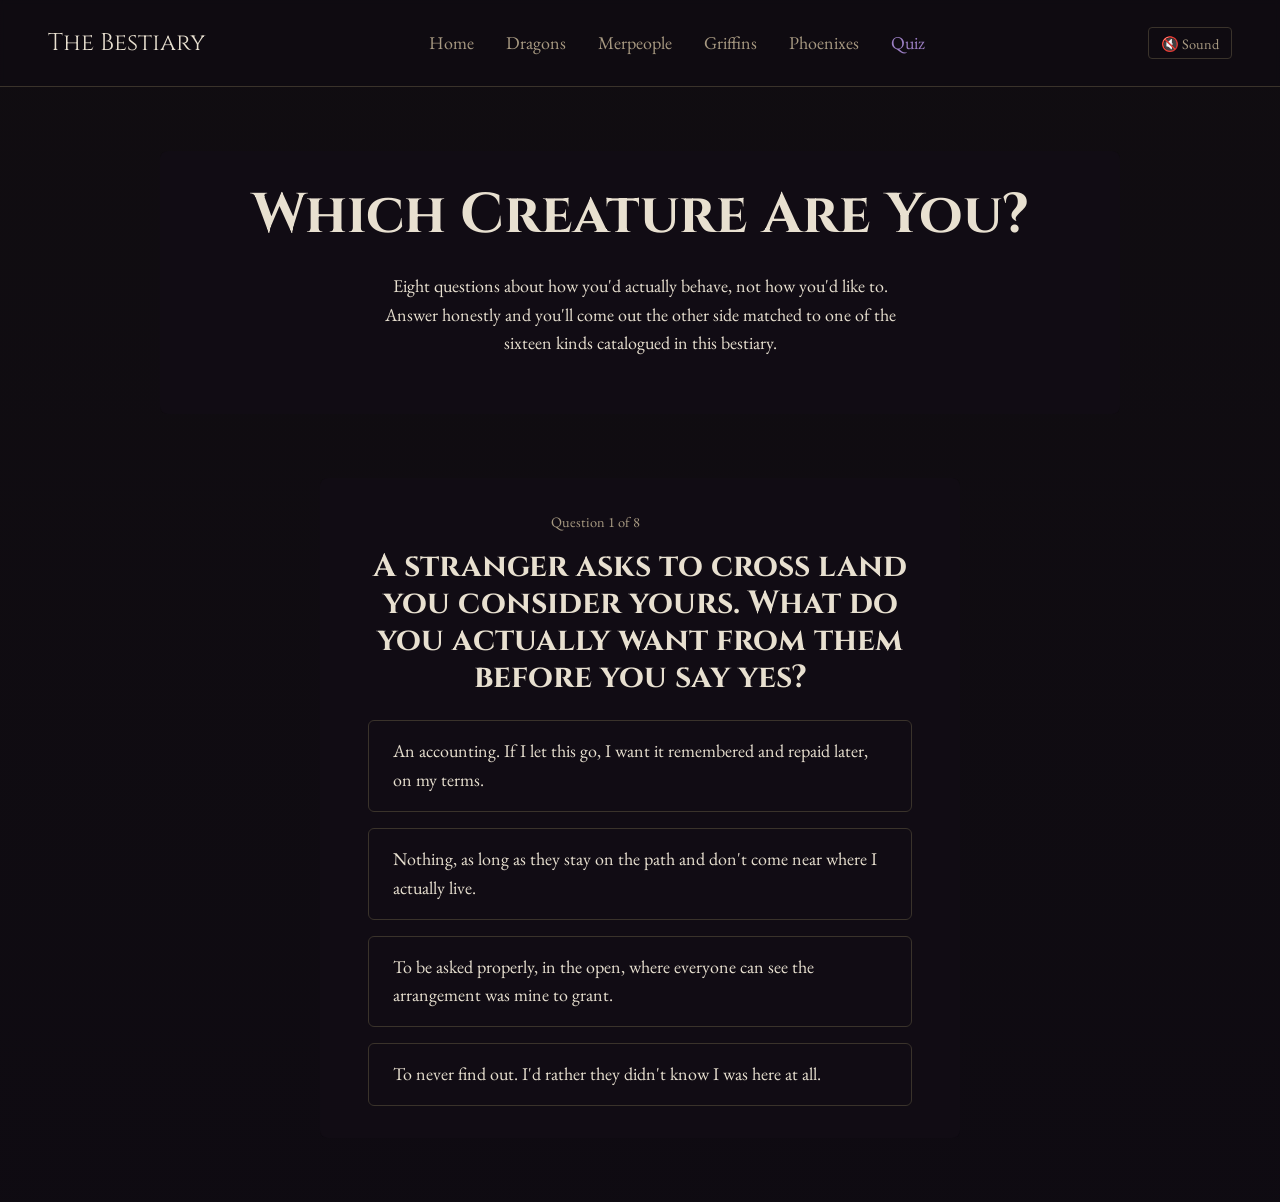
==== quiz.html @ 36ef9067 "Build out creature-themed site: dragon, griffin, merpeople, and phoenix pages, quiz, audio/visual as" ====
<!doctype html>
<html lang="en">
<head>
  <meta charset="utf-8">
  <meta name="viewport" content="width=device-width, initial-scale=1">
  <title>Quiz - The Bestiary</title>
  <link rel="preconnect" href="https://fonts.googleapis.com">
  <link rel="preconnect" href="https://fonts.gstatic.com" crossorigin>
  <link href="https://fonts.googleapis.com/css2?family=Cinzel:wght@600;700&family=EB+Garamond:ital@0;1&display=swap" rel="stylesheet">
  <link rel="stylesheet" href="style.css">
</head>
<body class="theme-quiz">

  <header class="site-header">
    <a class="site-title" href="index.html">The Bestiary</a>
    <ul class="site-nav">
      <li><a href="index.html">Home</a></li>
      <li><a href="dragons.html">Dragons</a></li>
      <li><a href="merpeople.html">Merpeople</a></li>
      <li><a href="griffins.html">Griffins</a></li>
      <li><a href="phoenixes.html">Phoenixes</a></li>
      <li><a href="quiz.html" aria-current="page">Quiz</a></li>
    </ul>
    <button class="audio-toggle" id="audio-toggle" type="button" aria-pressed="false">&#128267; Sound</button>
  </header>

  <main>
    <section class="category-intro">
      <h1>Which Creature Are You?</h1>
      <p>
        Eight questions about how you'd actually behave, not how you'd like
        to. Answer honestly and you'll come out the other side matched to
        one of the sixteen kinds catalogued in this bestiary.
      </p>
    </section>

    <section class="quiz-stage" id="quiz-app">
      <div class="quiz-card" id="quiz-question">
        <p class="quiz-progress" id="quiz-progress"></p>
        <h2 id="quiz-prompt"></h2>
        <div class="quiz-options" id="quiz-options"></div>
      </div>

      <div class="quiz-result" id="quiz-result">
        <div class="quiz-result-portrait" id="quiz-result-portrait">
          <img id="quiz-result-image" alt="">
        </div>
        <h2 id="quiz-result-name"></h2>
        <p id="quiz-result-blurb"></p>
        <a class="quiz-result-link" id="quiz-result-link" href="#">Read the full entry &rarr;</a>
        <button class="quiz-restart" id="quiz-restart" type="button">Take it again</button>
      </div>
    </section>
  </main>

  <script src="data/quiz.js"></script>
  <script src="script.js"></script>
</body>
</html>
---- style.css ----
/* Dark-bestiary base: shared by every page. Category pages layer a
   theme class on <body> (see the .theme-dragons block) that swaps
   the accent tokens without touching layout. */

:root {
  color-scheme: dark;

  --color-bg: #14110f;
  --color-bg-raised: #1c1815;
  --color-text: #e8e0d0;
  --color-text-muted: #a89a82;
  --color-border: #3a332b;
  --color-accent: #b08d57;
  --panel-bg: rgba(28, 24, 21, 0.85);

  --font-display: "Cinzel", Georgia, serif;
  --font-body: "EB Garamond", Georgia, serif;

  --space-1: 0.5rem;
  --space-2: 1rem;
  --space-3: 1.5rem;
  --space-4: 2rem;
  --space-5: 3rem;
  --space-6: 4rem;
  --space-7: 6rem;
}

* {
  box-sizing: border-box;
}

body {
  margin: 0;
  background: var(--color-bg);
  color: var(--color-text);
  font-family: var(--font-body);
  font-size: 1.125rem;
  line-height: 1.6;
}

a {
  color: var(--color-accent);
}

a:focus-visible,
button:focus-visible {
  outline: 2px solid var(--color-accent);
  outline-offset: 2px;
}

h1, h2, h3 {
  font-family: var(--font-display);
  line-height: 1.15;
  margin: 0 0 var(--space-3);
}

h1 { font-size: 3.5rem; }
h2 { font-size: 2rem; }
h3 { font-size: 1.5rem; }

p {
  margin: 0 0 var(--space-3);
  max-width: 65ch;
}

/* Shared header/nav, every page */

.site-header {
  display: flex;
  align-items: center;
  justify-content: space-between;
  flex-wrap: wrap;
  gap: var(--space-2);
  padding: var(--space-3) var(--space-5);
  border-bottom: 1px solid var(--color-border);
}

.site-title {
  font-family: var(--font-display);
  font-size: 1.5rem;
  text-decoration: none;
  color: var(--color-text);
}

.site-nav {
  display: flex;
  gap: var(--space-4);
  list-style: none;
  margin: 0;
  padding: 0;
}

.site-nav a {
  text-decoration: none;
  color: var(--color-text-muted);
}

.site-nav a:hover,
.site-nav a[aria-current="page"] {
  color: var(--color-accent);
}

.site-nav .nav-soon {
  color: var(--color-text-muted);
  opacity: 0.5;
}

.audio-toggle {
  background: none;
  border: 1px solid var(--color-border);
  border-radius: 4px;
  color: var(--color-text-muted);
  font-family: var(--font-body);
  font-size: 0.9rem;
  padding: 0.35rem 0.75rem;
  cursor: pointer;
}

.audio-toggle:hover {
  color: var(--color-accent);
  border-color: var(--color-accent);
}

main {
  padding: var(--space-6) var(--space-5);
  max-width: 72rem;
  margin: 0 auto;
}

/* Landing page */

.theme-landing {
  background:
    linear-gradient(180deg, rgba(10, 8, 14, 0.55), rgba(10, 8, 14, 0.85)) center / cover no-repeat,
    url("assets/backgrounds/landing_page.png") center / cover no-repeat fixed;
  background-color: var(--color-bg);
}

.theme-landing .site-header {
  background: rgba(10, 8, 14, 0.5);
  backdrop-filter: blur(2px);
}

.hero {
  text-align: center;
  padding: var(--space-6) 0 var(--space-5);
}

.hero .tagline {
  max-width: 50ch;
  margin: 0 auto;
  color: var(--color-text-muted);
  font-size: 1.25rem;
}

.category-shelf {
  display: flex;
  flex-wrap: wrap;
  justify-content: center;
  gap: var(--space-4);
  margin-top: var(--space-6);
}

.category-card {
  display: block;
  flex: 1 1 220px;
  max-width: 280px;
  padding: var(--space-4);
  border: 1px solid var(--color-border);
  border-top: 3px solid var(--card-accent, var(--color-accent));
  border-radius: 4px;
  background: var(--color-bg-raised);
  text-decoration: none;
  color: var(--color-text);
  transition: transform 0.15s ease, border-color 0.15s ease;
}

a.category-card:hover {
  transform: translateY(-4px);
  border-color: var(--card-accent, var(--color-accent));
}

.category-card.is-soon {
  opacity: 0.5;
}

.category-name {
  display: block;
  font-family: var(--font-display);
  font-size: 1.5rem;
  margin-bottom: var(--space-1);
}

.category-blurb {
  display: block;
  color: var(--color-text-muted);
  font-size: 1rem;
}

/* Category page intro */

.category-intro {
  margin-bottom: var(--space-6);
  margin-left: auto;
  margin-right: auto;
  max-width: 60rem;
  padding: var(--space-4) var(--space-5);
  background: var(--panel-bg);
  backdrop-filter: blur(2px);
  border-radius: 8px;
  text-align: center;
}

.category-intro p {
  max-width: 60ch;
  margin-left: auto;
  margin-right: auto;
}

/* Creature grid / detail toggle, driven by .is-open on #creature-stage */

.creature-grid {
  display: flex;
  flex-wrap: wrap;
  justify-content: center;
  gap: var(--space-4);
}

.creature-card {
  display: flex;
  flex-direction: column;
  align-items: center;
  gap: var(--space-2);
  width: 200px;
  padding: var(--space-3);
  background: var(--panel-bg);
  backdrop-filter: blur(2px);
  border-radius: 8px;
  border: none;
  color: inherit;
  font: inherit;
  cursor: pointer;
}

.creature-portrait {
  width: 100%;
  aspect-ratio: 3 / 4;
  border-radius: 4px;
  background: var(--portrait-color, var(--color-border));
  object-fit: cover;
}

.creature-label {
  font-family: var(--font-display);
  font-size: 1.25rem;
}

.creature-detail {
  display: none;
  grid-template-columns: minmax(220px, 320px) 1fr;
  gap: var(--space-5);
  align-items: start;
}

.creature-stage.is-open .creature-grid {
  display: none;
}

.creature-stage.is-open .creature-detail {
  display: grid;
  animation: reveal 0.3s ease;
}

@keyframes reveal {
  from { opacity: 0; transform: translateY(8px); }
  to { opacity: 1; transform: none; }
}

.detail-portrait {
  width: 100%;
  aspect-ratio: 3 / 4;
  border-radius: 4px;
  background: var(--portrait-color, var(--color-border));
  position: sticky;
  top: var(--space-4);
  overflow: hidden;
}

.detail-portrait img {
  position: absolute;
  inset: 0;
  width: 100%;
  height: 100%;
  object-fit: cover;
  opacity: 0;
  transition: opacity 0.6s ease;
}

.detail-portrait img.is-active {
  opacity: 1;
}

.back-link {
  display: inline-block;
  margin-bottom: var(--space-3);
  background: none;
  border: none;
  color: var(--color-accent);
  font-family: var(--font-body);
  font-size: 1rem;
  cursor: pointer;
  padding: 0;
}

.detail-content {
  padding: var(--space-4) var(--space-5);
  background: var(--panel-bg);
  backdrop-filter: blur(2px);
  border-radius: 8px;
}

.detail-quick {
  color: var(--color-text-muted);
  font-size: 1.25rem;
}

.detail-mbti {
  display: inline-block;
  margin: 0 0 var(--space-3);
  padding: 0.25rem 0.75rem;
  border: 1px solid var(--color-accent);
  border-radius: 999px;
  color: var(--color-accent);
  font-family: var(--font-display);
  font-size: 0.85rem;
  letter-spacing: 0.02em;
}

.detail-mbti:empty {
  display: none;
}

/* Quiz page, driven by .is-done on #quiz-app */

.quiz-stage {
  max-width: 40rem;
  margin: 0 auto;
}

.quiz-card,
.quiz-result {
  padding: var(--space-4) var(--space-5);
  background: var(--panel-bg);
  backdrop-filter: blur(2px);
  border-radius: 8px;
  text-align: center;
}

.quiz-progress {
  color: var(--color-text-muted);
  font-size: 0.9rem;
  margin-bottom: var(--space-2);
}

.quiz-options {
  display: flex;
  flex-direction: column;
  gap: var(--space-2);
  margin-top: var(--space-3);
}

.quiz-option {
  padding: var(--space-2) var(--space-3);
  background: none;
  border: 1px solid var(--color-border);
  border-radius: 6px;
  color: var(--color-text);
  font: inherit;
  text-align: left;
  cursor: pointer;
  transition: border-color 0.15s ease, transform 0.15s ease;
}

.quiz-option:hover {
  border-color: var(--color-accent);
  transform: translateX(2px);
}

.quiz-result {
  display: none;
}

.quiz-stage.is-done .quiz-card {
  display: none;
}

.quiz-stage.is-done .quiz-result {
  display: block;
  animation: reveal 0.3s ease;
}

.quiz-result-portrait {
  width: 200px;
  aspect-ratio: 3 / 4;
  margin: 0 auto var(--space-3);
  border-radius: 4px;
  overflow: hidden;
  background: var(--swatch-color, var(--color-border));
}

.quiz-result-portrait img {
  width: 100%;
  height: 100%;
  object-fit: cover;
  display: block;
}

.quiz-result-link {
  display: inline-block;
  margin: var(--space-2) 0;
}

.quiz-restart {
  display: block;
  margin: var(--space-2) auto 0;
  background: none;
  border: 1px solid var(--color-border);
  border-radius: 4px;
  color: var(--color-text-muted);
  font-family: var(--font-body);
  font-size: 0.95rem;
  padding: 0.5rem 1rem;
  cursor: pointer;
}

.quiz-restart:hover {
  color: var(--color-accent);
  border-color: var(--color-accent);
}

/* Dragons theme: earth and treasure, layered on the dark base */

.theme-dragons {
  --color-accent: #c9a227;
  --portrait-color-gold: #c9a227;
  --portrait-color-silver: #9aa8ad;
  --portrait-color-green: #4a6741;
  --portrait-color-red: #a13d2b;
  --panel-bg: rgba(20, 15, 12, 0.85);
  background:
    linear-gradient(180deg, rgba(10, 6, 4, 0.55), rgba(10, 6, 4, 0.85)) center / cover no-repeat,
    url("assets/backgrounds/dragon_background.png") center / cover no-repeat fixed;
  background-color: var(--color-bg);
}

.theme-dragons .site-header {
  background: rgba(10, 6, 4, 0.5);
  backdrop-filter: blur(2px);
}

.theme-dragons .creature-portrait,
.theme-dragons .detail-portrait {
  border: 1px solid #6b4f2a;
}

/* Merpeople theme: water, layered on the dark base */

.theme-merpeople {
  --color-accent: #3f7a8c;
  --portrait-color-reef: #2f9e8f;
  --portrait-color-abyssal: #16323f;
  --portrait-color-siren: #6fa8bd;
  --portrait-color-river: #4f8f5c;
  --panel-bg: rgba(10, 22, 26, 0.85);
  background:
    linear-gradient(180deg, rgba(4, 12, 16, 0.55), rgba(4, 12, 16, 0.85)) center / cover no-repeat,
    url("assets/backgrounds/merfolk_background.png") center / cover no-repeat fixed;
  background-color: var(--color-bg);
}

.theme-merpeople .site-header {
  background: rgba(4, 12, 16, 0.5);
  backdrop-filter: blur(2px);
}

.theme-merpeople .creature-portrait,
.theme-merpeople .detail-portrait {
  border: 1px solid #2a5c6b;
}

/* Griffins theme: sky and wind, layered on the dark base */

.theme-griffins {
  --color-accent: #8a97a8;
  --portrait-color-mountain: #8f8577;
  --portrait-color-storm: #566073;
  --portrait-color-sand: #c2a878;
  --portrait-color-cloud: #cbd6e0;
  --panel-bg: rgba(16, 20, 26, 0.85);
  background:
    linear-gradient(180deg, rgba(8, 11, 16, 0.55), rgba(8, 11, 16, 0.85)) center / cover no-repeat,
    url("assets/backgrounds/griffin_background.png") center / cover no-repeat fixed;
  background-color: var(--color-bg);
}

.theme-griffins .site-header {
  background: rgba(8, 11, 16, 0.5);
  backdrop-filter: blur(2px);
}

.theme-griffins .creature-portrait,
.theme-griffins .detail-portrait {
  border: 1px solid #5c6b7a;
}

/* Phoenixes theme: fire, layered on the dark base */

.theme-phoenixes {
  --color-accent: #c4602f;
  --portrait-color-sun: #e8a13c;
  --portrait-color-ash: #6b5850;
  --portrait-color-ember: #e2482a;
  --portrait-color-eclipse: #4a1220;
  --panel-bg: rgba(26, 12, 8, 0.85);
  background:
    linear-gradient(180deg, rgba(18, 8, 4, 0.55), rgba(18, 8, 4, 0.85)) center / cover no-repeat,
    url("assets/backgrounds/phoenix_background.png") center / cover no-repeat fixed;
  background-color: var(--color-bg);
}

.theme-phoenixes .site-header {
  background: rgba(18, 8, 4, 0.5);
  backdrop-filter: blur(2px);
}

.theme-phoenixes .creature-portrait,
.theme-phoenixes .detail-portrait {
  border: 1px solid #8a3a1c;
}

/* Quiz theme: no fixed element, so no background image, just a distinct
   accent layered on the dark base */

.theme-quiz {
  --color-accent: #9c7fc4;
  --panel-bg: rgba(18, 14, 22, 0.85);
  background:
    linear-gradient(180deg, rgba(14, 10, 18, 0.6), rgba(14, 10, 18, 0.9)),
    var(--color-bg);
}

.theme-quiz .site-header {
  background: rgba(14, 10, 18, 0.5);
  backdrop-filter: blur(2px);
}

/* Mobile: main's side padding plus the detail grid's minmax column left no
   room for the text column on narrow screens, so stack it and drop the
   sticky portrait, which would otherwise pin a full-width image on screen
   while you scroll past the lore and story text. */

@media (max-width: 700px) {
  main {
    padding: var(--space-5) var(--space-3);
  }

  .creature-detail {
    grid-template-columns: 1fr;
    gap: var(--space-3);
  }

  .detail-portrait {
    position: static;
    max-width: 280px;
    margin: 0 auto;
  }

  .detail-content {
    padding: var(--space-3);
  }
}
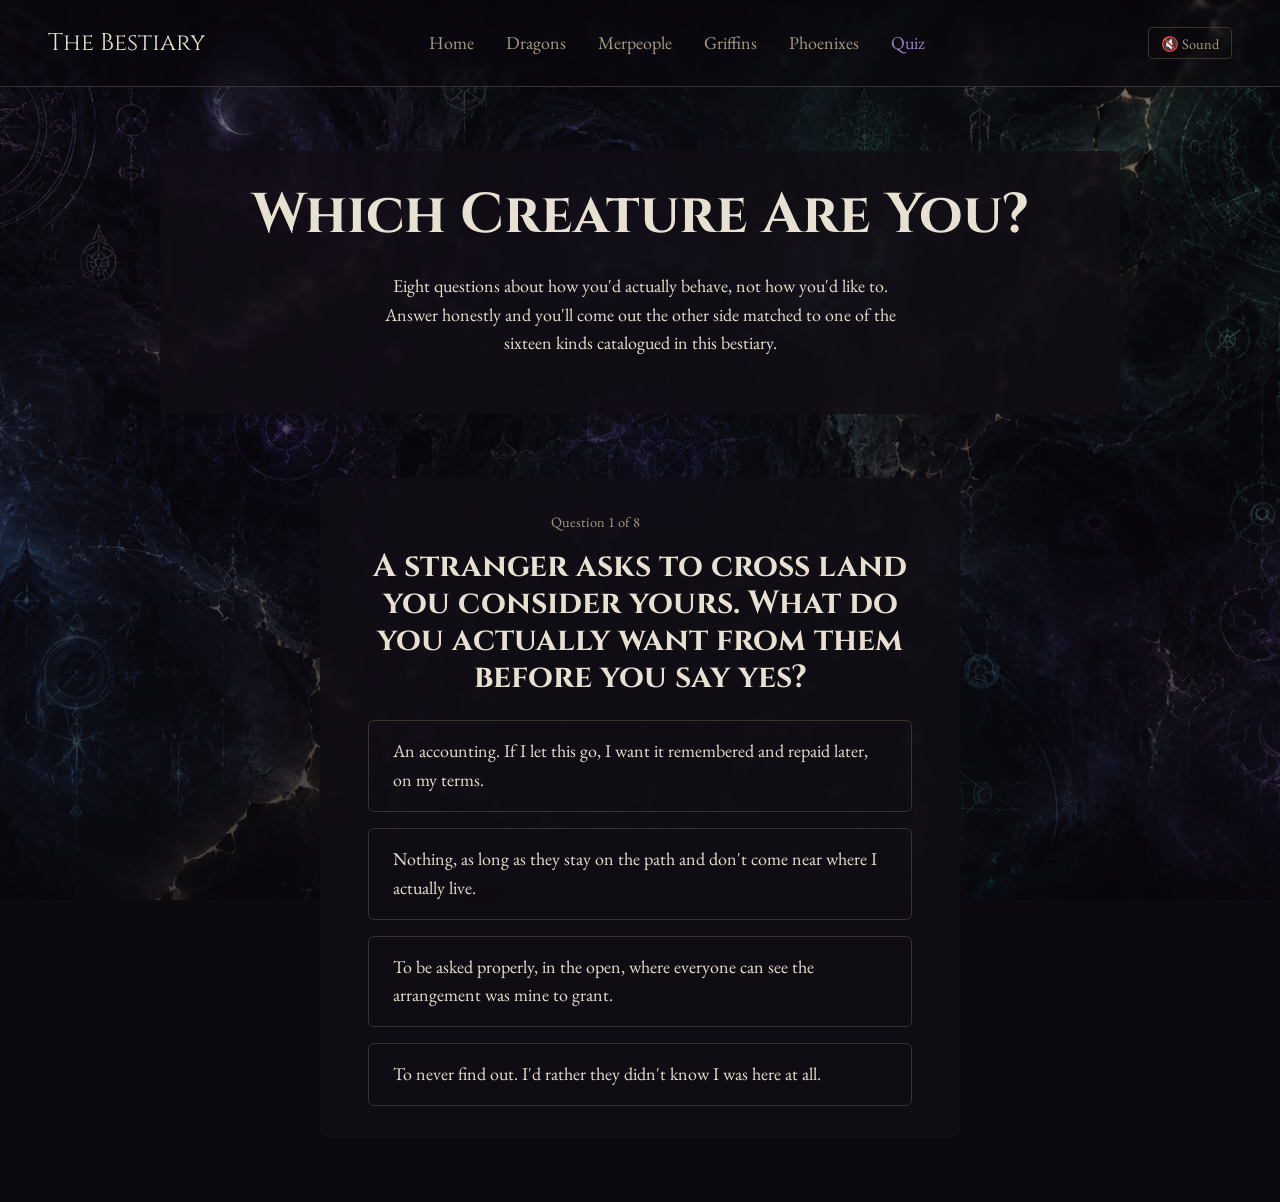
==== commit e191ab34: "Add site verification, finish decision log, and match quiz page to landing theme Set up verification" ====
--- a/quiz.html
+++ b/quiz.html
@@ -9,7 +9,7 @@
   <link href="https://fonts.googleapis.com/css2?family=Cinzel:wght@600;700&family=EB+Garamond:ital@0;1&display=swap" rel="stylesheet">
   <link rel="stylesheet" href="style.css">
 </head>
-<body class="theme-quiz">
+<body class="theme-quiz" data-bg-audio="assets/audio/landing_page.mp3">
 
   <header class="site-header">
     <a class="site-title" href="index.html">The Bestiary</a>
--- a/style.css
+++ b/style.css
@@ -538,19 +538,20 @@
   border: 1px solid #8a3a1c;
 }
 
-/* Quiz theme: no fixed element, so no background image, just a distinct
-   accent layered on the dark base */
+/* Quiz theme: same background and music as the landing page, with its own
+   accent layered on top */
 
 .theme-quiz {
   --color-accent: #9c7fc4;
   --panel-bg: rgba(18, 14, 22, 0.85);
   background:
-    linear-gradient(180deg, rgba(14, 10, 18, 0.6), rgba(14, 10, 18, 0.9)),
-    var(--color-bg);
+    linear-gradient(180deg, rgba(10, 8, 14, 0.55), rgba(10, 8, 14, 0.85)) center / cover no-repeat,
+    url("assets/backgrounds/landing_page.png") center / cover no-repeat fixed;
+  background-color: var(--color-bg);
 }
 
 .theme-quiz .site-header {
-  background: rgba(14, 10, 18, 0.5);
+  background: rgba(10, 8, 14, 0.5);
   backdrop-filter: blur(2px);
 }
 
